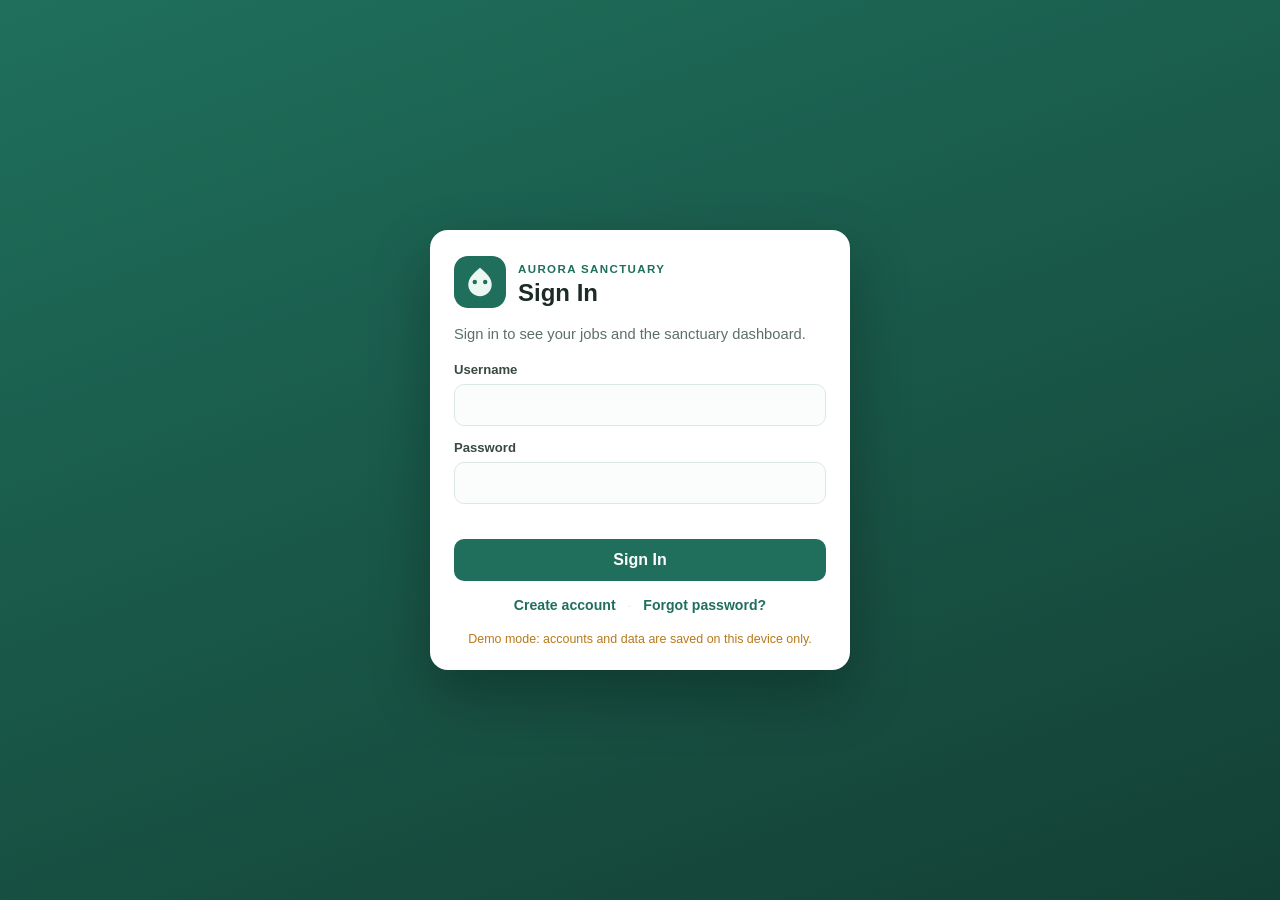
==== aurora/index.html @ 11bfa69b "Add Aurora Sanctuary schedule & animal-care app New self-contained app under aurora/ (separate from " ====
<!doctype html>
<html lang="en">
  <head>
    <meta charset="UTF-8" />
    <meta name="viewport" content="width=device-width, initial-scale=1.0, viewport-fit=cover" />
    <link rel="icon" href="data:image/svg+xml,%3Csvg xmlns='http://www.w3.org/2000/svg' viewBox='0 0 80 80'%3E%3Crect width='80' height='80' rx='18' fill='%231f6f5c'/%3E%3Cpath d='M40 18c10 8 18 16 18 26a18 18 0 0 1-36 0c0-10 8-18 18-26z' fill='%23eaf7f2'/%3E%3Ccircle cx='32' cy='40' r='3.4' fill='%231f6f5c'/%3E%3Ccircle cx='48' cy='40' r='3.4' fill='%231f6f5c'/%3E%3C/svg%3E" />
    <title>Aurora Sanctuary</title>
    <link rel="stylesheet" href="styles.css" />
  </head>
  <body>
    <!-- ── Auth gate ─────────────────────────────────────────────────── -->
    <section id="authOverlay" class="auth-overlay" role="dialog" aria-modal="true" aria-labelledby="authTitle">
      <div class="auth-card">
        <div class="auth-top">
          <svg class="auth-mark" viewBox="0 0 80 80" aria-hidden="true" xmlns="http://www.w3.org/2000/svg">
            <rect width="80" height="80" rx="18" fill="#1f6f5c"/>
            <path d="M40 18c10 8 18 16 18 26a18 18 0 0 1-36 0c0-10 8-18 18-26z" fill="#eaf7f2"/>
            <circle cx="32" cy="40" r="3.4" fill="#1f6f5c"/>
            <circle cx="48" cy="40" r="3.4" fill="#1f6f5c"/>
          </svg>
          <div>
            <span class="auth-kicker">Aurora Sanctuary</span>
            <h2 id="authTitle">Sign In</h2>
          </div>
        </div>

        <!-- Login -->
        <form id="loginForm" class="auth-view" data-auth-view="login" autocomplete="on" novalidate>
          <p class="auth-copy">Sign in to see your jobs and the sanctuary dashboard.</p>
          <label class="auth-field" for="loginUsername"><span>Username</span>
            <input id="loginUsername" name="username" type="text" autocomplete="username" autocapitalize="none" spellcheck="false" required />
          </label>
          <label class="auth-field" for="loginPassword"><span>Password</span>
            <input id="loginPassword" name="password" type="password" autocomplete="current-password" required />
          </label>
          <p id="loginError" class="auth-error" aria-live="polite"></p>
          <button type="submit">Sign In</button>
          <p class="auth-links">
            <a href="#register" data-auth-nav="register">Create account</a>
            <span class="auth-sep" aria-hidden="true">·</span>
            <a href="#forgot" data-auth-nav="forgot">Forgot password?</a>
          </p>
        </form>

        <!-- Register -->
        <form id="registerForm" class="auth-view hidden" data-auth-view="register" autocomplete="on" novalidate>
          <p class="auth-copy">Create your staff account.</p>
          <label class="auth-field" for="registerName"><span>Full name</span>
            <input id="registerName" name="name" type="text" autocomplete="name" required />
          </label>
          <label class="auth-field" for="registerUsername"><span>Username</span>
            <input id="registerUsername" name="username" type="text" autocomplete="username" autocapitalize="none" spellcheck="false" minlength="3" required />
          </label>
          <label class="auth-field" for="registerEmail"><span>Email <span class="auth-optional">(optional)</span></span>
            <input id="registerEmail" name="email" type="email" autocomplete="email" autocapitalize="none" spellcheck="false" />
          </label>
          <label class="auth-field" for="registerPhone"><span>Phone <span class="auth-optional">(optional)</span></span>
            <input id="registerPhone" name="phone" type="tel" autocomplete="tel" />
          </label>
          <label class="auth-field" for="registerPassword"><span>Password <span class="auth-optional">(8+ characters)</span></span>
            <input id="registerPassword" name="new-password" type="password" autocomplete="new-password" minlength="8" required />
          </label>
          <p id="registerError" class="auth-error" aria-live="polite"></p>
          <button type="submit">Create Account</button>
          <p class="auth-links"><a href="#login" data-auth-nav="login">← Back to sign in</a></p>
        </form>

        <!-- Forgot -->
        <form id="forgotForm" class="auth-view hidden" data-auth-view="forgot" novalidate>
          <p class="auth-copy">Enter your username. An administrator will be notified to reset your password.</p>
          <label class="auth-field" for="forgotUsername"><span>Username</span>
            <input id="forgotUsername" type="text" autocomplete="username" autocapitalize="none" spellcheck="false" required />
          </label>
          <p id="forgotError" class="auth-error" aria-live="polite"></p>
          <p id="forgotSuccess" class="auth-success" aria-live="polite"></p>
          <button type="submit">Request Reset</button>
          <p class="auth-links"><a href="#login" data-auth-nav="login">← Back to sign in</a></p>
        </form>

        <p id="modeBanner" class="auth-mode" aria-live="polite"></p>
      </div>
    </section>

    <!-- ── App shell ─────────────────────────────────────────────────── -->
    <div id="app" class="app hidden">
      <header class="topbar">
        <div class="brand">
          <svg class="brand-mark" viewBox="0 0 80 80" aria-hidden="true" xmlns="http://www.w3.org/2000/svg">
            <rect width="80" height="80" rx="18" fill="#1f6f5c"/>
            <path d="M40 18c10 8 18 16 18 26a18 18 0 0 1-36 0c0-10 8-18 18-26z" fill="#eaf7f2"/>
            <circle cx="32" cy="40" r="3.4" fill="#1f6f5c"/>
            <circle cx="48" cy="40" r="3.4" fill="#1f6f5c"/>
          </svg>
          <div>
            <h1 id="orgNameHeading">Aurora Sanctuary</h1>
            <p class="brand-sub">Schedule &amp; animal care</p>
          </div>
        </div>
        <div class="topbar-right">
          <span id="syncBadge" class="sync-badge" title="Data source"></span>
          <div class="user-chip">
            <span id="userChipName"></span>
            <button id="logoutBtn" type="button" class="link-btn">Sign out</button>
          </div>
        </div>
      </header>

      <nav class="tabs" id="tabBar">
        <button class="tab active" data-tab="todo">My Todo</button>
        <button class="tab" data-tab="jobs">Jobs</button>
        <button class="tab" data-tab="schedule">Schedule</button>
        <button class="tab" data-tab="animals">Animals</button>
        <button class="tab" data-tab="supplies">Supplies</button>
        <button class="tab admin-only" data-tab="admin">Admin</button>
      </nav>

      <main id="views">
        <section id="view-todo" class="view active"></section>
        <section id="view-jobs" class="view"></section>
        <section id="view-schedule" class="view"></section>
        <section id="view-animals" class="view"></section>
        <section id="view-supplies" class="view"></section>
        <section id="view-admin" class="view"></section>
      </main>

      <p class="footer-note">Aurora Sanctuary — internal staff tool. <span id="footerMode"></span></p>
    </div>

    <!-- ── Generic modal ─────────────────────────────────────────────── -->
    <div id="modalRoot" class="modal-root hidden" role="dialog" aria-modal="true">
      <div class="modal-card">
        <div class="modal-head">
          <h3 id="modalTitle">Edit</h3>
          <button id="modalClose" type="button" class="link-btn" aria-label="Close">✕</button>
        </div>
        <div id="modalBody" class="modal-body"></div>
      </div>
    </div>

    <!-- ── Kennel-card print surface (rendered then window.print) ────── -->
    <div id="printSurface" class="print-surface" aria-hidden="true"></div>

    <div id="toast" class="toast hidden" aria-live="polite"></div>

    <script src="app.js"></script>
  </body>
</html>
---- aurora/styles.css ----
/* ====================================================================
 * Aurora Sanctuary — styles
 * ==================================================================== */
:root {
  --bg: #f3f6f4;
  --panel: #ffffff;
  --ink: #1c2b27;
  --muted: #5d6f69;
  --line: #dde7e3;
  --brand: #1f6f5c;
  --brand-dark: #175243;
  --brand-soft: #e6f3ee;
  --accent: #c9882a;
  --danger: #c0392b;
  --danger-soft: #fbe9e7;
  --warn: #b8791b;
  --warn-soft: #fdf2dd;
  --ok: #1f8f5f;
  --ok-soft: #e3f5ec;
  --info: #2f6fb0;
  --info-soft: #e7f0f9;
  --radius: 14px;
  --shadow: 0 6px 22px rgba(18, 53, 44, 0.08);
  --shadow-sm: 0 2px 8px rgba(18, 53, 44, 0.06);
  font-synthesis: none;
}

* { box-sizing: border-box; }
html, body { margin: 0; padding: 0; }
body {
  font-family: -apple-system, BlinkMacSystemFont, "Segoe UI", Roboto, Helvetica, Arial, sans-serif;
  background: var(--bg);
  color: var(--ink);
  -webkit-font-smoothing: antialiased;
  line-height: 1.45;
}
.hidden { display: none !important; }
.muted { color: var(--muted); }
.small { font-size: 0.82rem; }
h1, h2, h3, h4 { margin: 0; line-height: 1.2; }

/* ── Auth ──────────────────────────────────────────────────────── */
.auth-overlay {
  position: fixed; inset: 0; z-index: 50;
  display: flex; align-items: center; justify-content: center;
  padding: 20px;
  background: linear-gradient(160deg, #1f6f5c 0%, #134034 100%);
}
.auth-card {
  width: 100%; max-width: 420px;
  background: var(--panel); border-radius: 18px;
  box-shadow: 0 24px 60px rgba(0, 0, 0, 0.28);
  padding: 26px 24px 22px;
}
.auth-top { display: flex; align-items: center; gap: 12px; margin-bottom: 16px; }
.auth-mark { width: 52px; height: 52px; flex: 0 0 auto; border-radius: 14px; }
.auth-kicker { font-size: 0.72rem; letter-spacing: 0.12em; text-transform: uppercase; color: var(--brand); font-weight: 700; }
.auth-top h2 { font-size: 1.5rem; }
.auth-copy { color: var(--muted); margin: 0 0 14px; font-size: 0.92rem; }
.auth-field { display: block; margin-bottom: 12px; }
.auth-field > span { display: block; font-size: 0.82rem; font-weight: 600; margin-bottom: 5px; color: #38493f; }
.auth-optional { font-weight: 400; color: var(--muted); }
.auth-field input {
  width: 100%; padding: 11px 12px; font-size: 1rem;
  border: 1.5px solid var(--line); border-radius: 10px; background: #fbfdfc;
}
.auth-field input:focus { outline: none; border-color: var(--brand); box-shadow: 0 0 0 3px var(--brand-soft); }
.auth-card button[type="submit"] {
  width: 100%; margin-top: 6px; padding: 12px; font-size: 1rem; font-weight: 700;
  color: #fff; background: var(--brand); border: none; border-radius: 10px; cursor: pointer;
}
.auth-card button[type="submit"]:hover { background: var(--brand-dark); }
.auth-error { color: var(--danger); font-size: 0.86rem; min-height: 1em; margin: 4px 0; }
.auth-success { color: var(--ok); font-size: 0.86rem; margin: 4px 0; }
.auth-links { text-align: center; margin: 14px 0 0; font-size: 0.88rem; }
.auth-links a { color: var(--brand); text-decoration: none; font-weight: 600; }
.auth-links a:hover { text-decoration: underline; }
.auth-sep { margin: 0 8px; color: var(--line); }
.auth-mode { text-align: center; font-size: 0.78rem; color: var(--warn); margin: 14px 0 0; min-height: 1em; }

/* ── App shell ─────────────────────────────────────────────────── */
.app { min-height: 100vh; display: flex; flex-direction: column; }
.topbar {
  display: flex; align-items: center; justify-content: space-between; gap: 12px;
  padding: 12px 20px; background: var(--brand); color: #fff;
  position: sticky; top: 0; z-index: 20;
}
.brand { display: flex; align-items: center; gap: 12px; }
.brand-mark { width: 40px; height: 40px; border-radius: 11px; }
.brand h1 { font-size: 1.22rem; }
.brand-sub { margin: 0; font-size: 0.76rem; opacity: 0.85; }
.topbar-right { display: flex; align-items: center; gap: 14px; }
.sync-badge { font-size: 0.74rem; font-weight: 700; padding: 4px 9px; border-radius: 999px; white-space: nowrap; }
.sync-badge.cloud { background: rgba(255, 255, 255, 0.18); color: #d9fbef; }
.sync-badge.local { background: rgba(255, 220, 150, 0.22); color: #ffe9c2; }
.user-chip { display: flex; align-items: center; gap: 8px; font-size: 0.88rem; }
.user-chip #userChipName { font-weight: 600; }
.link-btn { background: none; border: none; color: inherit; cursor: pointer; font: inherit; padding: 0; text-decoration: underline; opacity: 0.92; }
.link-btn:hover { opacity: 1; }
.link-btn.danger { color: var(--danger); }

/* ── Tabs ──────────────────────────────────────────────────────── */
.tabs {
  display: flex; gap: 2px; padding: 0 12px; background: var(--brand-dark);
  position: sticky; top: 64px; z-index: 19; overflow-x: auto;
}
.tab {
  background: none; border: none; color: #d6efe7; cursor: pointer;
  padding: 12px 16px; font-size: 0.92rem; font-weight: 600; white-space: nowrap;
  border-bottom: 3px solid transparent;
}
.tab:hover { color: #fff; }
.tab.active { color: #fff; border-bottom-color: var(--accent); }
.admin-only { display: none; }
body.is-admin .admin-only { display: inline-block; }

/* ── Views ─────────────────────────────────────────────────────── */
main#views { flex: 1; padding: 20px; max-width: 1180px; width: 100%; margin: 0 auto; }
.view { display: none; }
.view.active { display: block; animation: fade 0.15s ease; }
@keyframes fade { from { opacity: 0; transform: translateY(4px); } to { opacity: 1; transform: none; } }
.view-head { display: flex; align-items: flex-end; justify-content: space-between; gap: 12px; margin-bottom: 16px; flex-wrap: wrap; }
.view-head h2 { font-size: 1.5rem; }
.view-head p { margin: 2px 0 0; }
.group-title { margin: 22px 0 10px; font-size: 1rem; color: var(--brand-dark); }
.group-title.done { color: var(--muted); }
.empty { padding: 40px; text-align: center; color: var(--muted); background: var(--panel); border-radius: var(--radius); border: 1px dashed var(--line); }
.footer-note { text-align: center; color: var(--muted); font-size: 0.78rem; padding: 18px; }

/* ── Buttons ───────────────────────────────────────────────────── */
button.primary, button.ghost {
  font: inherit; font-weight: 600; cursor: pointer; border-radius: 10px; padding: 9px 16px; border: 1.5px solid transparent;
}
button.primary { background: var(--brand); color: #fff; }
button.primary:hover { background: var(--brand-dark); }
button.ghost { background: #fff; color: var(--brand-dark); border-color: var(--line); }
button.ghost:hover { border-color: var(--brand); }
button.sm { padding: 6px 12px; font-size: 0.85rem; border-radius: 8px; }
button.primary.sm { background: var(--brand); color: #fff; border: none; }

/* ── Chips ─────────────────────────────────────────────────────── */
.chip { display: inline-block; font-size: 0.74rem; font-weight: 700; padding: 3px 9px; border-radius: 999px; white-space: nowrap; }
.chip.ghost { background: #eef3f1; color: #4a5d57; }
.chip.ok { background: var(--ok-soft); color: var(--ok); }
.chip.warn { background: var(--warn-soft); color: var(--warn); }
.chip.danger { background: var(--danger-soft); color: var(--danger); }
.chip.info { background: var(--info-soft); color: var(--info); }
.chip.cat-daily { background: var(--brand-soft); color: var(--brand-dark); }
.chip.cat-after_hours { background: #ede7f6; color: #5e35b1; }
.chip.cat-weekend { background: #e1f0fa; color: #1565c0; }

/* ── Cards (jobs / todo) ───────────────────────────────────────── */
.card-grid { display: grid; grid-template-columns: repeat(auto-fill, minmax(260px, 1fr)); gap: 12px; }
.job-card {
  background: var(--panel); border: 1px solid var(--line); border-left: 4px solid var(--brand);
  border-radius: var(--radius); padding: 14px; box-shadow: var(--shadow-sm); display: flex; flex-direction: column; gap: 8px;
}
.job-card.pr-high { border-left-color: var(--danger); }
.job-card.pr-low { border-left-color: #9bb1aa; }
.job-card.is-done { opacity: 0.62; }
.job-card-top { display: flex; flex-wrap: wrap; gap: 6px; }
.job-card h4 { font-size: 1.02rem; }
.job-actions { display: flex; align-items: center; gap: 10px; margin-top: auto; flex-wrap: wrap; }
.job-actions .link-btn { color: var(--brand); }
.done-label { color: var(--ok); font-weight: 700; font-size: 0.86rem; }

/* ── Filter bar ────────────────────────────────────────────────── */
.filter-bar { display: flex; gap: 12px; flex-wrap: wrap; align-items: flex-end; margin-bottom: 16px; background: var(--panel); padding: 12px; border-radius: var(--radius); border: 1px solid var(--line); }
.filter-field { display: flex; flex-direction: column; gap: 4px; font-size: 0.78rem; font-weight: 600; color: #46574f; }
.filter-field.grow { flex: 1; min-width: 180px; }
.filter-field select, .filter-field input { padding: 8px 10px; border: 1.5px solid var(--line); border-radius: 9px; font: inherit; background: #fbfdfc; }
.filter-field select:focus, .filter-field input:focus { outline: none; border-color: var(--brand); }

/* ── Tables ────────────────────────────────────────────────────── */
.table-wrap { overflow-x: auto; background: var(--panel); border: 1px solid var(--line); border-radius: var(--radius); box-shadow: var(--shadow-sm); }
.data-table { width: 100%; border-collapse: collapse; font-size: 0.9rem; }
.data-table th { text-align: left; padding: 11px 14px; background: #f0f5f3; color: #46574f; font-size: 0.76rem; text-transform: uppercase; letter-spacing: 0.04em; border-bottom: 1px solid var(--line); position: sticky; top: 0; }
.data-table td { padding: 11px 14px; border-bottom: 1px solid #eef3f1; vertical-align: middle; }
.data-table tr:last-child td { border-bottom: none; }
.data-table tr.row-done td { opacity: 0.6; }
.data-table tr.row-low { background: #fdf4f2; }
.row-actions { white-space: nowrap; }
.row-actions .link-btn { color: var(--brand); margin-right: 10px; }
.row-actions .link-btn.danger { color: var(--danger); }
.qty { font-weight: 700; margin-right: 8px; }
.stepper { display: inline-flex; gap: 3px; }
.step { width: 24px; height: 24px; border: 1px solid var(--line); background: #fff; border-radius: 6px; cursor: pointer; font-weight: 700; color: var(--brand-dark); line-height: 1; }
.step:hover { border-color: var(--brand); background: var(--brand-soft); }

/* ── Alerts ────────────────────────────────────────────────────── */
.alert { background: var(--warn-soft); border: 1px solid #f0d399; color: #7a4f10; padding: 12px 14px; border-radius: var(--radius); margin-bottom: 16px; }

/* ── Schedule board ────────────────────────────────────────────── */
.week-nav { display: flex; align-items: center; gap: 14px; margin-bottom: 14px; flex-wrap: wrap; }
.week-nav .link-btn { color: var(--brand); }
.week-board { display: grid; grid-template-columns: repeat(7, 1fr); gap: 8px; }
.day-col { background: var(--panel); border: 1px solid var(--line); border-radius: 12px; padding: 8px; min-height: 130px; display: flex; flex-direction: column; gap: 6px; }
.day-col.today { border-color: var(--brand); box-shadow: 0 0 0 2px var(--brand-soft); }
.day-head { display: flex; align-items: baseline; justify-content: space-between; color: var(--muted); font-size: 0.78rem; font-weight: 600; }
.day-num { font-size: 1.1rem; color: var(--ink); font-weight: 700; }
.day-empty { color: #c2d0cb; text-align: center; font-size: 0.9rem; padding: 8px 0; }
.shift-pill { border-radius: 8px; padding: 6px 8px; cursor: pointer; font-size: 0.78rem; border-left: 3px solid var(--brand); background: var(--brand-soft); }
.shift-pill.period-after_hours { background: #ede7f6; border-left-color: #5e35b1; }
.shift-pill.period-weekend { background: #e1f0fa; border-left-color: #1565c0; }
.shift-time { font-weight: 700; }
.shift-who { color: #2f4039; }
.shift-role { color: var(--muted); font-size: 0.72rem; }
.day-add { margin-top: auto; border: 1px dashed var(--line); background: none; border-radius: 8px; color: var(--muted); cursor: pointer; padding: 4px; font-size: 1rem; }
.day-add:hover { border-color: var(--brand); color: var(--brand); }

/* ── Animals ───────────────────────────────────────────────────── */
.animal-grid { display: grid; grid-template-columns: repeat(auto-fill, minmax(220px, 1fr)); gap: 12px; }
.animal-card { background: var(--panel); border: 1px solid var(--line); border-radius: var(--radius); padding: 14px; box-shadow: var(--shadow-sm); cursor: pointer; transition: transform 0.08s, box-shadow 0.08s; }
.animal-card:hover { transform: translateY(-2px); box-shadow: var(--shadow); }
.animal-card-head { display: flex; gap: 10px; align-items: center; margin-bottom: 10px; }
.animal-avatar { font-size: 1.8rem; width: 44px; height: 44px; display: flex; align-items: center; justify-content: center; background: var(--brand-soft); border-radius: 12px; }
.animal-card h4 { font-size: 1.05rem; }
.animal-meta { display: flex; flex-wrap: wrap; gap: 6px; }

.animal-detail .detail-grid { display: grid; grid-template-columns: repeat(2, 1fr); gap: 6px 18px; margin-bottom: 14px; }
.kv { display: flex; justify-content: space-between; gap: 10px; border-bottom: 1px dotted var(--line); padding: 4px 0; font-size: 0.9rem; }
.kv .k { color: var(--muted); }
.kv .v { font-weight: 600; text-align: right; }
.detail-block { margin: 12px 0; }
.detail-block h4 { font-size: 0.82rem; text-transform: uppercase; letter-spacing: 0.04em; color: var(--brand-dark); margin-bottom: 4px; }
.detail-block p { margin: 0; white-space: pre-wrap; }
.mini-list { margin: 6px 0; padding-left: 18px; }
.mini-list li { margin: 2px 0; }

/* ── Modal ─────────────────────────────────────────────────────── */
.modal-root { position: fixed; inset: 0; z-index: 40; background: rgba(20, 40, 34, 0.5); display: flex; align-items: flex-start; justify-content: center; padding: 24px 16px; overflow-y: auto; }
.modal-card { background: var(--panel); border-radius: 16px; width: 100%; max-width: 600px; box-shadow: 0 24px 60px rgba(0, 0, 0, 0.3); margin: auto; }
.modal-head { display: flex; align-items: center; justify-content: space-between; padding: 16px 20px; border-bottom: 1px solid var(--line); position: sticky; top: 0; background: var(--panel); border-radius: 16px 16px 0 0; }
.modal-head h3 { font-size: 1.18rem; }
.modal-head .link-btn { color: var(--muted); font-size: 1.1rem; text-decoration: none; }
.modal-body { padding: 18px 20px 22px; }
.modal-form { display: flex; flex-direction: column; gap: 12px; }
.form-row { display: grid; grid-template-columns: 1fr 1fr; gap: 12px; }
.form-row:has(> :nth-child(3)) { grid-template-columns: 1fr 1fr 1fr; }
.f-field { display: flex; flex-direction: column; gap: 5px; font-size: 0.8rem; font-weight: 600; color: #46574f; }
.f-field input, .f-field select, .f-field textarea { padding: 9px 11px; border: 1.5px solid var(--line); border-radius: 9px; font: inherit; font-weight: 400; background: #fbfdfc; width: 100%; }
.f-field input:focus, .f-field select:focus, .f-field textarea:focus { outline: none; border-color: var(--brand); box-shadow: 0 0 0 3px var(--brand-soft); }
.f-field textarea { resize: vertical; }
.modal-actions { display: flex; align-items: center; justify-content: space-between; gap: 12px; margin-top: 8px; padding-top: 12px; border-top: 1px solid var(--line); }
.modal-actions > div { display: flex; gap: 10px; }

/* ── Admin panels ──────────────────────────────────────────────── */
.panel-card { background: var(--panel); border: 1px solid var(--line); border-radius: var(--radius); padding: 18px; box-shadow: var(--shadow-sm); margin-bottom: 18px; display: flex; flex-direction: column; gap: 12px; }
.panel-card h3 { font-size: 1.1rem; color: var(--brand-dark); }
.panel-card .primary { align-self: flex-start; }

/* ── Toast ─────────────────────────────────────────────────────── */
.toast { position: fixed; bottom: 22px; left: 50%; transform: translateX(-50%); background: #1c2b27; color: #fff; padding: 11px 20px; border-radius: 10px; box-shadow: var(--shadow); z-index: 60; font-weight: 600; font-size: 0.9rem; }
.toast.err { background: var(--danger); }
.toast.ok { background: var(--brand-dark); }

/* ── Kennel cards (print) ──────────────────────────────────────── */
.print-surface { display: none; }
.kennel-card {
  border: 2px solid var(--brand); border-radius: 14px; padding: 18px 20px;
  page-break-inside: avoid; break-inside: avoid; margin-bottom: 14px; color: #111;
}
.kc-head { display: flex; justify-content: space-between; align-items: center; border-bottom: 2px solid var(--brand); padding-bottom: 8px; margin-bottom: 10px; }
.kc-org { font-weight: 800; color: var(--brand-dark); letter-spacing: 0.02em; }
.kc-kennel { font-weight: 800; font-size: 1.4rem; background: var(--brand); color: #fff; padding: 4px 14px; border-radius: 8px; }
.kc-name-row { display: flex; align-items: center; gap: 12px; margin-bottom: 12px; }
.kc-emoji { font-size: 2.4rem; }
.kc-name { font-size: 2rem; margin: 0; flex: 1; }
.kc-status { font-weight: 700; border: 2px solid var(--brand); color: var(--brand-dark); padding: 4px 12px; border-radius: 999px; }
.kc-grid { display: grid; grid-template-columns: repeat(4, 1fr); gap: 6px 16px; margin-bottom: 12px; }
.kc-kv { display: flex; flex-direction: column; border-bottom: 1px solid #ccc; padding: 3px 0; }
.kc-k { font-size: 0.66rem; text-transform: uppercase; letter-spacing: 0.05em; color: #666; }
.kc-v { font-weight: 700; font-size: 1rem; }
.kc-block { margin: 6px 0; font-size: 0.95rem; }
.kc-foot { margin-top: 12px; padding-top: 8px; border-top: 1px solid #ccc; font-size: 0.7rem; color: #777; text-align: right; }

@media print {
  body.printing-cards > *:not(.print-surface) { display: none !important; }
  body.printing-cards .print-surface { display: block !important; }
  .print-surface { padding: 0; }
  .kennel-card { box-shadow: none; }
  @page { margin: 12mm; }
}

/* ── Responsive ────────────────────────────────────────────────── */
@media (max-width: 760px) {
  .week-board { grid-template-columns: 1fr; }
  .day-col { min-height: auto; }
  .form-row, .form-row:has(> :nth-child(3)) { grid-template-columns: 1fr; }
  .animal-detail .detail-grid { grid-template-columns: 1fr; }
  .kc-grid { grid-template-columns: repeat(2, 1fr); }
  main#views { padding: 14px; }
  .topbar { flex-wrap: wrap; }
}
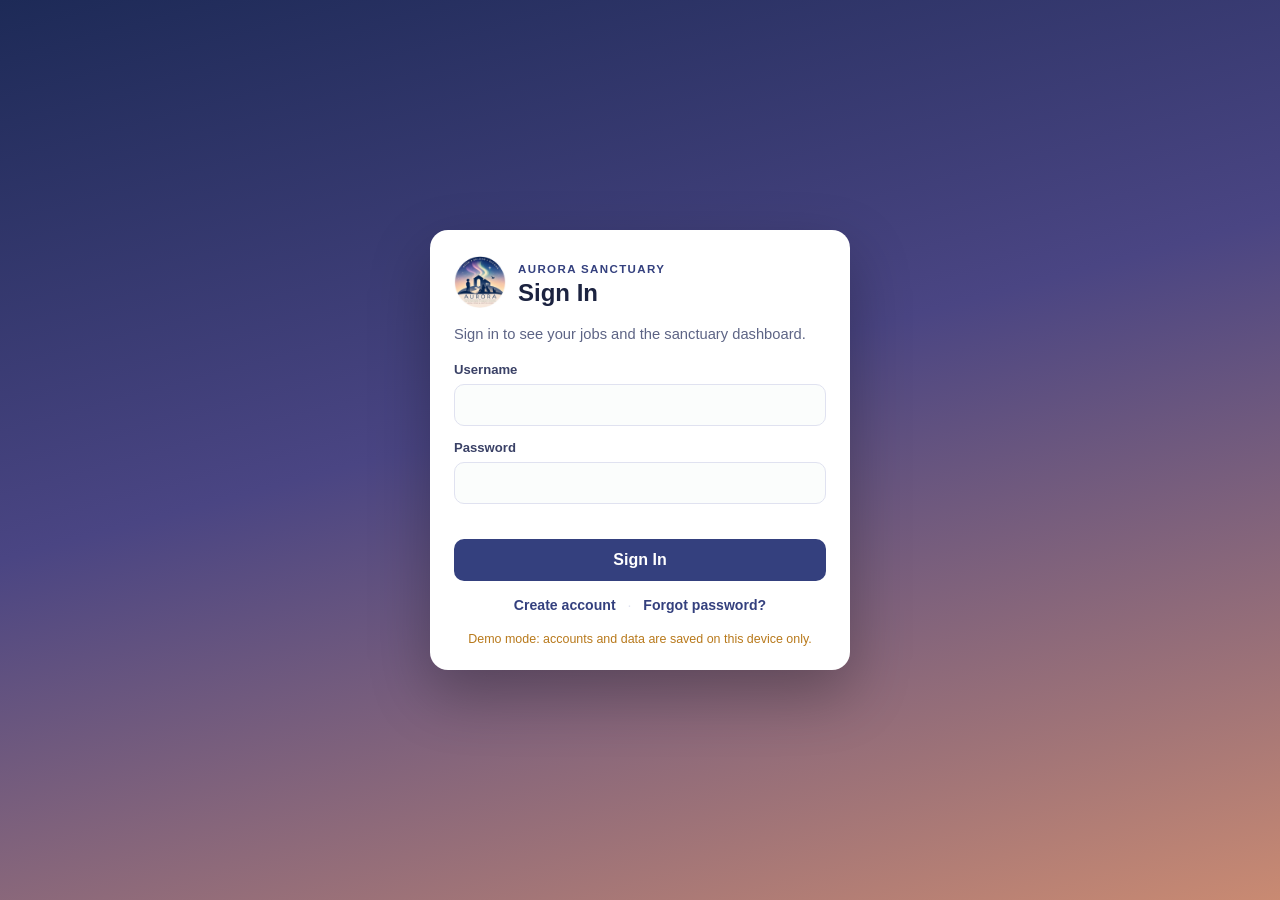
==== commit 3befd075: "Aurora: dashboard, recurring jobs, photos, PWA, CSV export, logo theme - Home dashboard with stat ti" ====
--- a/aurora/index.html
+++ b/aurora/index.html
@@ -3,8 +3,15 @@
   <head>
     <meta charset="UTF-8" />
     <meta name="viewport" content="width=device-width, initial-scale=1.0, viewport-fit=cover" />
-    <link rel="icon" href="data:image/svg+xml,%3Csvg xmlns='http://www.w3.org/2000/svg' viewBox='0 0 80 80'%3E%3Crect width='80' height='80' rx='18' fill='%231f6f5c'/%3E%3Cpath d='M40 18c10 8 18 16 18 26a18 18 0 0 1-36 0c0-10 8-18 18-26z' fill='%23eaf7f2'/%3E%3Ccircle cx='32' cy='40' r='3.4' fill='%231f6f5c'/%3E%3Ccircle cx='48' cy='40' r='3.4' fill='%231f6f5c'/%3E%3C/svg%3E" />
+    <link rel="icon" href="icons/icon-192.png" />
     <title>Aurora Sanctuary</title>
+    <meta name="theme-color" content="#2d3a73" />
+    <meta name="mobile-web-app-capable" content="yes" />
+    <meta name="apple-mobile-web-app-capable" content="yes" />
+    <meta name="apple-mobile-web-app-status-bar-style" content="black-translucent" />
+    <meta name="apple-mobile-web-app-title" content="Aurora" />
+    <link rel="manifest" href="manifest.webmanifest" />
+    <link rel="apple-touch-icon" href="icons/icon-192.png" />
     <link rel="stylesheet" href="styles.css" />
   </head>
   <body>
@@ -12,12 +19,7 @@
     <section id="authOverlay" class="auth-overlay" role="dialog" aria-modal="true" aria-labelledby="authTitle">
       <div class="auth-card">
         <div class="auth-top">
-          <svg class="auth-mark" viewBox="0 0 80 80" aria-hidden="true" xmlns="http://www.w3.org/2000/svg">
-            <rect width="80" height="80" rx="18" fill="#1f6f5c"/>
-            <path d="M40 18c10 8 18 16 18 26a18 18 0 0 1-36 0c0-10 8-18 18-26z" fill="#eaf7f2"/>
-            <circle cx="32" cy="40" r="3.4" fill="#1f6f5c"/>
-            <circle cx="48" cy="40" r="3.4" fill="#1f6f5c"/>
-          </svg>
+          <img class="auth-mark" src="assets/logo.png" alt="Aurora Sanctuary" />
           <div>
             <span class="auth-kicker">Aurora Sanctuary</span>
             <h2 id="authTitle">Sign In</h2>
@@ -85,12 +87,7 @@
     <div id="app" class="app hidden">
       <header class="topbar">
         <div class="brand">
-          <svg class="brand-mark" viewBox="0 0 80 80" aria-hidden="true" xmlns="http://www.w3.org/2000/svg">
-            <rect width="80" height="80" rx="18" fill="#1f6f5c"/>
-            <path d="M40 18c10 8 18 16 18 26a18 18 0 0 1-36 0c0-10 8-18 18-26z" fill="#eaf7f2"/>
-            <circle cx="32" cy="40" r="3.4" fill="#1f6f5c"/>
-            <circle cx="48" cy="40" r="3.4" fill="#1f6f5c"/>
-          </svg>
+          <img class="brand-mark" src="assets/logo.png" alt="" />
           <div>
             <h1 id="orgNameHeading">Aurora Sanctuary</h1>
             <p class="brand-sub">Schedule &amp; animal care</p>
@@ -106,7 +103,8 @@
       </header>
 
       <nav class="tabs" id="tabBar">
-        <button class="tab active" data-tab="todo">My Todo</button>
+        <button class="tab active" data-tab="dashboard">Home</button>
+        <button class="tab" data-tab="todo">My Todo</button>
         <button class="tab" data-tab="jobs">Jobs</button>
         <button class="tab" data-tab="schedule">Schedule</button>
         <button class="tab" data-tab="animals">Animals</button>
@@ -115,7 +113,8 @@
       </nav>
 
       <main id="views">
-        <section id="view-todo" class="view active"></section>
+        <section id="view-dashboard" class="view active"></section>
+        <section id="view-todo" class="view"></section>
         <section id="view-jobs" class="view"></section>
         <section id="view-schedule" class="view"></section>
         <section id="view-animals" class="view"></section>
@@ -143,5 +142,12 @@
     <div id="toast" class="toast hidden" aria-live="polite"></div>
 
     <script src="app.js"></script>
+    <script>
+      if ("serviceWorker" in navigator) {
+        window.addEventListener("load", () => {
+          navigator.serviceWorker.register("sw.js").catch(() => {});
+        });
+      }
+    </script>
   </body>
 </html>
--- a/aurora/styles.css
+++ b/aurora/styles.css
@@ -2,26 +2,31 @@
  * Aurora Sanctuary — styles
  * ==================================================================== */
 :root {
-  --bg: #f3f6f4;
+  /* Palette drawn from the Aurora logo: twilight indigo night sky, aurora
+     teal/purple, and a warm sunset coral on the horizon. */
+  --bg: #f4f5fb;
   --panel: #ffffff;
-  --ink: #1c2b27;
-  --muted: #5d6f69;
-  --line: #dde7e3;
-  --brand: #1f6f5c;
-  --brand-dark: #175243;
-  --brand-soft: #e6f3ee;
-  --accent: #c9882a;
+  --ink: #1c2340;
+  --muted: #5d6485;
+  --line: #e0e2f0;
+  --brand: #34407e;          /* twilight indigo — primary */
+  --brand-dark: #1d2a57;     /* deep navy */
+  --brand-soft: #e9eaf8;     /* pale lavender */
+  --accent: #ef9d6c;         /* sunset coral */
+  --accent-soft: #fdeadd;
+  --aurora: #8f7bc0;         /* aurora purple */
+  --aurora-soft: #efeaf8;
   --danger: #c0392b;
   --danger-soft: #fbe9e7;
   --warn: #b8791b;
   --warn-soft: #fdf2dd;
-  --ok: #1f8f5f;
-  --ok-soft: #e3f5ec;
-  --info: #2f6fb0;
-  --info-soft: #e7f0f9;
+  --ok: #2f9e8a;             /* aurora teal-green */
+  --ok-soft: #e2f4f0;
+  --info: #4a6bbf;
+  --info-soft: #e8edf9;
   --radius: 14px;
-  --shadow: 0 6px 22px rgba(18, 53, 44, 0.08);
-  --shadow-sm: 0 2px 8px rgba(18, 53, 44, 0.06);
+  --shadow: 0 6px 22px rgba(29, 42, 87, 0.10);
+  --shadow-sm: 0 2px 8px rgba(29, 42, 87, 0.07);
   font-synthesis: none;
 }
 
@@ -44,7 +49,7 @@
   position: fixed; inset: 0; z-index: 50;
   display: flex; align-items: center; justify-content: center;
   padding: 20px;
-  background: linear-gradient(160deg, #1f6f5c 0%, #134034 100%);
+  background: linear-gradient(165deg, #1d2a57 0%, #4a4583 45%, #c98a72 100%);
 }
 .auth-card {
   width: 100%; max-width: 420px;
@@ -58,7 +63,7 @@
 .auth-top h2 { font-size: 1.5rem; }
 .auth-copy { color: var(--muted); margin: 0 0 14px; font-size: 0.92rem; }
 .auth-field { display: block; margin-bottom: 12px; }
-.auth-field > span { display: block; font-size: 0.82rem; font-weight: 600; margin-bottom: 5px; color: #38493f; }
+.auth-field > span { display: block; font-size: 0.82rem; font-weight: 600; margin-bottom: 5px; color: #3a4166; }
 .auth-optional { font-weight: 400; color: var(--muted); }
 .auth-field input {
   width: 100%; padding: 11px 12px; font-size: 1rem;
@@ -105,7 +110,7 @@
   position: sticky; top: 64px; z-index: 19; overflow-x: auto;
 }
 .tab {
-  background: none; border: none; color: #d6efe7; cursor: pointer;
+  background: none; border: none; color: #cfd6f2; cursor: pointer;
   padding: 12px 16px; font-size: 0.92rem; font-weight: 600; white-space: nowrap;
   border-bottom: 3px solid transparent;
 }
@@ -140,7 +145,7 @@
 
 /* ── Chips ─────────────────────────────────────────────────────── */
 .chip { display: inline-block; font-size: 0.74rem; font-weight: 700; padding: 3px 9px; border-radius: 999px; white-space: nowrap; }
-.chip.ghost { background: #eef3f1; color: #4a5d57; }
+.chip.ghost { background: #eceef7; color: #4a5179; }
 .chip.ok { background: var(--ok-soft); color: var(--ok); }
 .chip.warn { background: var(--warn-soft); color: var(--warn); }
 .chip.danger { background: var(--danger-soft); color: var(--danger); }
@@ -156,7 +161,7 @@
   border-radius: var(--radius); padding: 14px; box-shadow: var(--shadow-sm); display: flex; flex-direction: column; gap: 8px;
 }
 .job-card.pr-high { border-left-color: var(--danger); }
-.job-card.pr-low { border-left-color: #9bb1aa; }
+.job-card.pr-low { border-left-color: #aab0cf; }
 .job-card.is-done { opacity: 0.62; }
 .job-card-top { display: flex; flex-wrap: wrap; gap: 6px; }
 .job-card h4 { font-size: 1.02rem; }
@@ -166,7 +171,7 @@
 
 /* ── Filter bar ────────────────────────────────────────────────── */
 .filter-bar { display: flex; gap: 12px; flex-wrap: wrap; align-items: flex-end; margin-bottom: 16px; background: var(--panel); padding: 12px; border-radius: var(--radius); border: 1px solid var(--line); }
-.filter-field { display: flex; flex-direction: column; gap: 4px; font-size: 0.78rem; font-weight: 600; color: #46574f; }
+.filter-field { display: flex; flex-direction: column; gap: 4px; font-size: 0.78rem; font-weight: 600; color: #4a5179; }
 .filter-field.grow { flex: 1; min-width: 180px; }
 .filter-field select, .filter-field input { padding: 8px 10px; border: 1.5px solid var(--line); border-radius: 9px; font: inherit; background: #fbfdfc; }
 .filter-field select:focus, .filter-field input:focus { outline: none; border-color: var(--brand); }
@@ -174,7 +179,7 @@
 /* ── Tables ────────────────────────────────────────────────────── */
 .table-wrap { overflow-x: auto; background: var(--panel); border: 1px solid var(--line); border-radius: var(--radius); box-shadow: var(--shadow-sm); }
 .data-table { width: 100%; border-collapse: collapse; font-size: 0.9rem; }
-.data-table th { text-align: left; padding: 11px 14px; background: #f0f5f3; color: #46574f; font-size: 0.76rem; text-transform: uppercase; letter-spacing: 0.04em; border-bottom: 1px solid var(--line); position: sticky; top: 0; }
+.data-table th { text-align: left; padding: 11px 14px; background: #eef0fa; color: #4a5179; font-size: 0.76rem; text-transform: uppercase; letter-spacing: 0.04em; border-bottom: 1px solid var(--line); position: sticky; top: 0; }
 .data-table td { padding: 11px 14px; border-bottom: 1px solid #eef3f1; vertical-align: middle; }
 .data-table tr:last-child td { border-bottom: none; }
 .data-table tr.row-done td { opacity: 0.6; }
@@ -198,12 +203,12 @@
 .day-col.today { border-color: var(--brand); box-shadow: 0 0 0 2px var(--brand-soft); }
 .day-head { display: flex; align-items: baseline; justify-content: space-between; color: var(--muted); font-size: 0.78rem; font-weight: 600; }
 .day-num { font-size: 1.1rem; color: var(--ink); font-weight: 700; }
-.day-empty { color: #c2d0cb; text-align: center; font-size: 0.9rem; padding: 8px 0; }
+.day-empty { color: #b6bcda; text-align: center; font-size: 0.9rem; padding: 8px 0; }
 .shift-pill { border-radius: 8px; padding: 6px 8px; cursor: pointer; font-size: 0.78rem; border-left: 3px solid var(--brand); background: var(--brand-soft); }
 .shift-pill.period-after_hours { background: #ede7f6; border-left-color: #5e35b1; }
 .shift-pill.period-weekend { background: #e1f0fa; border-left-color: #1565c0; }
 .shift-time { font-weight: 700; }
-.shift-who { color: #2f4039; }
+.shift-who { color: #353c5e; }
 .shift-role { color: var(--muted); font-size: 0.72rem; }
 .day-add { margin-top: auto; border: 1px dashed var(--line); background: none; border-radius: 8px; color: var(--muted); cursor: pointer; padding: 4px; font-size: 1rem; }
 .day-add:hover { border-color: var(--brand); color: var(--brand); }
@@ -237,7 +242,7 @@
 .modal-form { display: flex; flex-direction: column; gap: 12px; }
 .form-row { display: grid; grid-template-columns: 1fr 1fr; gap: 12px; }
 .form-row:has(> :nth-child(3)) { grid-template-columns: 1fr 1fr 1fr; }
-.f-field { display: flex; flex-direction: column; gap: 5px; font-size: 0.8rem; font-weight: 600; color: #46574f; }
+.f-field { display: flex; flex-direction: column; gap: 5px; font-size: 0.8rem; font-weight: 600; color: #4a5179; }
 .f-field input, .f-field select, .f-field textarea { padding: 9px 11px; border: 1.5px solid var(--line); border-radius: 9px; font: inherit; font-weight: 400; background: #fbfdfc; width: 100%; }
 .f-field input:focus, .f-field select:focus, .f-field textarea:focus { outline: none; border-color: var(--brand); box-shadow: 0 0 0 3px var(--brand-soft); }
 .f-field textarea { resize: vertical; }
@@ -249,8 +254,67 @@
 .panel-card h3 { font-size: 1.1rem; color: var(--brand-dark); }
 .panel-card .primary { align-self: flex-start; }
 
+/* ── Brand logo marks (now real images) ────────────────────────── */
+.brand-mark, .auth-mark { object-fit: cover; border-radius: 50%; background: #fff; }
+.brand-mark { box-shadow: 0 0 0 2px rgba(255,255,255,0.35); }
+
+/* Twilight gradient header to echo the logo's night sky. */
+.topbar { background: linear-gradient(120deg, #3a4488 0%, #2a3570 55%, #1d2a57 100%); }
+.tabs { background: var(--brand-dark); }
+
+/* ── Dashboard ─────────────────────────────────────────────────── */
+.stat-grid { display: grid; grid-template-columns: repeat(auto-fit, minmax(150px, 1fr)); gap: 12px; margin-bottom: 20px; }
+.stat-tile {
+  display: flex; flex-direction: column; align-items: flex-start; gap: 2px;
+  background: var(--panel); border: 1px solid var(--line); border-radius: var(--radius);
+  box-shadow: var(--shadow-sm); padding: 14px 16px; cursor: pointer; text-align: left;
+  border-left: 4px solid var(--brand); transition: transform 0.08s, box-shadow 0.08s;
+}
+.stat-tile:hover { transform: translateY(-2px); box-shadow: var(--shadow); }
+.stat-tile.tone-danger { border-left-color: var(--danger); }
+.stat-tile.tone-warn { border-left-color: var(--accent); }
+.stat-icon { font-size: 1.3rem; }
+.stat-value { font-size: 1.9rem; font-weight: 800; color: var(--brand-dark); line-height: 1.1; }
+.stat-tile.tone-danger .stat-value { color: var(--danger); }
+.stat-label { font-size: 0.82rem; color: var(--muted); font-weight: 600; }
+
+.dash-cols { display: grid; grid-template-columns: repeat(auto-fit, minmax(280px, 1fr)); gap: 16px; margin-bottom: 16px; align-items: start; }
+.row-between { display: flex; align-items: center; justify-content: space-between; gap: 10px; margin-bottom: 6px; }
+.link-btn.brand { color: var(--brand); text-decoration: none; font-weight: 700; font-size: 0.82rem; }
+.dash-line { display: flex; align-items: center; gap: 10px; padding: 9px 0; border-bottom: 1px solid #eef0f7; cursor: default; }
+.dash-line:last-child { border-bottom: none; }
+.dash-line[onclick], .panel-card .dash-line { cursor: pointer; }
+.dash-line.overdue .dash-line-main { color: var(--danger); font-weight: 600; }
+.dash-dot { width: 9px; height: 9px; border-radius: 50%; background: var(--brand); flex: 0 0 auto; }
+.dash-dot.pr-high { background: var(--danger); }
+.dash-dot.pr-low { background: #aab0cf; }
+.dash-line-main { flex: 1; min-width: 0; overflow: hidden; text-overflow: ellipsis; white-space: nowrap; }
+.dash-line-meta { color: var(--muted); font-size: 0.8rem; white-space: nowrap; }
+.dash-line-meta.strong { font-weight: 700; color: var(--ink); }
+.period-day-chip { background: var(--brand-soft); color: var(--brand-dark); }
+.period-after_hours-chip { background: var(--aurora-soft); color: #5e35b1; }
+.period-weekend-chip { background: var(--info-soft); color: var(--info); }
+.export-row { display: flex; flex-wrap: wrap; gap: 10px; }
+
+/* ── Overdue emphasis ──────────────────────────────────────────── */
+.job-card.is-overdue { border-left-color: var(--danger); background: #fdf6f5; }
+.group-title.overdue { color: var(--danger); }
+.data-table tr.row-overdue { background: #fdf6f5; }
+.data-table tr.row-overdue td:first-child strong { color: var(--danger); }
+
+/* ── Photos ────────────────────────────────────────────────────── */
+.animal-avatar.photo { background-size: cover; background-position: center; }
+.photo-field .photo-preview { display: block; width: 100%; max-width: 280px; aspect-ratio: 4/3; object-fit: cover; border-radius: 12px; border: 1px solid var(--line); margin-bottom: 8px; background: var(--brand-soft); }
+.photo-controls { display: flex; align-items: center; gap: 14px; flex-wrap: wrap; }
+.photo-pick { display: inline-flex; cursor: pointer; }
+.photo-pick input[type="file"] { display: none; }
+.photo-pick-btn { display: inline-block; padding: 9px 14px; border: 1.5px solid var(--line); border-radius: 9px; font-weight: 600; color: var(--brand-dark); background: #fff; }
+.photo-pick-btn:hover { border-color: var(--brand); }
+.detail-photo { display: block; width: 100%; max-height: 240px; object-fit: cover; border-radius: 12px; margin-bottom: 14px; }
+.kc-photo { width: 96px; height: 96px; object-fit: cover; border-radius: 10px; border: 2px solid var(--brand); }
+
 /* ── Toast ─────────────────────────────────────────────────────── */
-.toast { position: fixed; bottom: 22px; left: 50%; transform: translateX(-50%); background: #1c2b27; color: #fff; padding: 11px 20px; border-radius: 10px; box-shadow: var(--shadow); z-index: 60; font-weight: 600; font-size: 0.9rem; }
+.toast { position: fixed; bottom: 22px; left: 50%; transform: translateX(-50%); background: var(--ink); color: #fff; padding: 11px 20px; border-radius: 10px; box-shadow: var(--shadow); z-index: 60; font-weight: 600; font-size: 0.9rem; }
 .toast.err { background: var(--danger); }
 .toast.ok { background: var(--brand-dark); }
 
@@ -282,13 +346,114 @@
   @page { margin: 12mm; }
 }
 
-/* ── Responsive ────────────────────────────────────────────────── */
+/* ── Responsive / mobile ───────────────────────────────────────── */
+
+/* Comfortable tap targets + no iOS zoom on focus (needs >=16px controls). */
 @media (max-width: 760px) {
+  main#views { padding: 14px 12px 84px; }      /* room for bottom tab bar */
+
+  /* Header: let it scroll away; tabs become the sticky bottom nav. */
+  .topbar { position: static; flex-wrap: nowrap; padding: 10px 14px; }
+  .brand-sub { display: none; }
+  .brand h1 { font-size: 1.06rem; }
+  .brand-mark { width: 34px; height: 34px; }
+  .topbar-right { gap: 8px; }
+  .sync-badge { font-size: 0.68rem; padding: 3px 7px; }
+  .user-chip { font-size: 0.8rem; gap: 6px; }
+  .user-chip #userChipName { max-width: 84px; overflow: hidden; text-overflow: ellipsis; white-space: nowrap; }
+
+  /* Tabs pinned to the bottom of the screen — thumb-friendly. */
+  .tabs {
+    position: fixed; bottom: 0; left: 0; right: 0; top: auto;
+    background: var(--brand-dark); padding: 0;
+    justify-content: space-between; gap: 0; overflow: visible;
+    box-shadow: 0 -4px 16px rgba(0,0,0,0.18);
+    padding-bottom: env(safe-area-inset-bottom);
+  }
+  .tab {
+    flex: 1 1 0; text-align: center; padding: 10px 2px 9px;
+    font-size: 0.7rem; line-height: 1.12; white-space: normal;
+    border-bottom: none; border-top: 3px solid transparent;
+    min-height: 52px; display: flex; align-items: center; justify-content: center;
+  }
+  .tab.active { border-top-color: var(--accent); border-bottom: none; }
+
+  /* Forms / inputs: 16px prevents mobile Safari from zooming on focus. */
+  .f-field input, .f-field select, .f-field textarea,
+  .filter-field input, .filter-field select,
+  .auth-field input { font-size: 16px; }
+  .f-field input, .f-field select, .f-field textarea { padding: 11px 12px; }
+
+  /* Bigger buttons. */
+  button.primary, button.ghost { min-height: 46px; padding: 12px 16px; }
+  button.sm, button.primary.sm { min-height: 40px; }
+  .step { width: 36px; height: 36px; font-size: 1.1rem; }
+  .day-add { padding: 12px; }
+
+  /* Layout collapses already handled, plus a few more. */
   .week-board { grid-template-columns: 1fr; }
   .day-col { min-height: auto; }
   .form-row, .form-row:has(> :nth-child(3)) { grid-template-columns: 1fr; }
   .animal-detail .detail-grid { grid-template-columns: 1fr; }
+  .animal-grid { grid-template-columns: repeat(2, minmax(0, 1fr)); gap: 10px; }
+  .card-grid { grid-template-columns: 1fr; }
   .kc-grid { grid-template-columns: repeat(2, 1fr); }
-  main#views { padding: 14px; }
-  .topbar { flex-wrap: wrap; }
-}
+  .view-head h2 { font-size: 1.3rem; }
+  .view-head .primary { width: 100%; }
+  .view-head { gap: 10px; }
+
+  /* Data tables → stacked, labeled cards (each row is a card). */
+  .table-wrap { border: none; background: none; box-shadow: none; overflow: visible; }
+  .data-table thead { display: none; }
+  .data-table, .data-table tbody, .data-table tr, .data-table td { display: block; width: 100%; }
+  .data-table tr {
+    background: var(--panel); border: 1px solid var(--line);
+    border-radius: var(--radius); box-shadow: var(--shadow-sm);
+    margin-bottom: 10px; padding: 8px 12px;
+  }
+  .data-table td {
+    border: none; padding: 8px 0;
+    display: flex; align-items: center; justify-content: space-between; gap: 12px;
+  }
+  .data-table td::before {
+    content: attr(data-label);
+    font-size: 0.68rem; font-weight: 700; text-transform: uppercase;
+    letter-spacing: 0.04em; color: var(--muted); flex: 0 0 auto;
+  }
+  .data-table td:not([data-label]) { justify-content: flex-end; }
+  .data-table td:not([data-label])::before { content: ""; }
+  /* First cell (title) becomes a full-width heading block. */
+  .data-table td:first-child { flex-direction: column; align-items: flex-start; gap: 2px; border-bottom: 1px solid var(--line); padding-bottom: 8px; }
+  .data-table td:first-child::before { display: none; }
+  .data-table tr.row-done td, .data-table tr.row-low { } /* keep state styles */
+  .row-actions { gap: 16px; }
+  .row-actions .link-btn { padding: 6px 0; margin: 0; }
+
+  /* Filter bar stacks. */
+  .filter-bar { gap: 10px; }
+  .filter-field { width: 100%; }
+  .filter-field.grow { min-width: 0; }
+
+  /* Modal: full-screen sheet with a sticky action footer. */
+  .modal-root { padding: 0; align-items: stretch; }
+  .modal-card { max-width: none; min-height: 100%; border-radius: 0; display: flex; flex-direction: column; }
+  .modal-head { border-radius: 0; }
+  .modal-body { flex: 1; overflow-y: auto; -webkit-overflow-scrolling: touch; }
+  .modal-actions { position: sticky; bottom: 0; background: var(--panel); margin: 8px -20px -22px; padding: 12px 20px calc(12px + env(safe-area-inset-bottom)); flex-wrap: wrap; }
+  .modal-actions > div { flex: 1; justify-content: flex-end; }
+
+  /* Toast clears the bottom tab bar. */
+  .toast { bottom: calc(70px + env(safe-area-inset-bottom)); }
+}
+
+/* Very small phones: one animal card per row. */
+@media (max-width: 380px) {
+  .animal-grid { grid-template-columns: 1fr; }
+  .kc-grid { grid-template-columns: 1fr 1fr; }
+}
+
+/* Honor reduced-motion preference. */
+@media (prefers-reduced-motion: reduce) {
+  .view.active { animation: none; }
+  .animal-card { transition: none; }
+}
